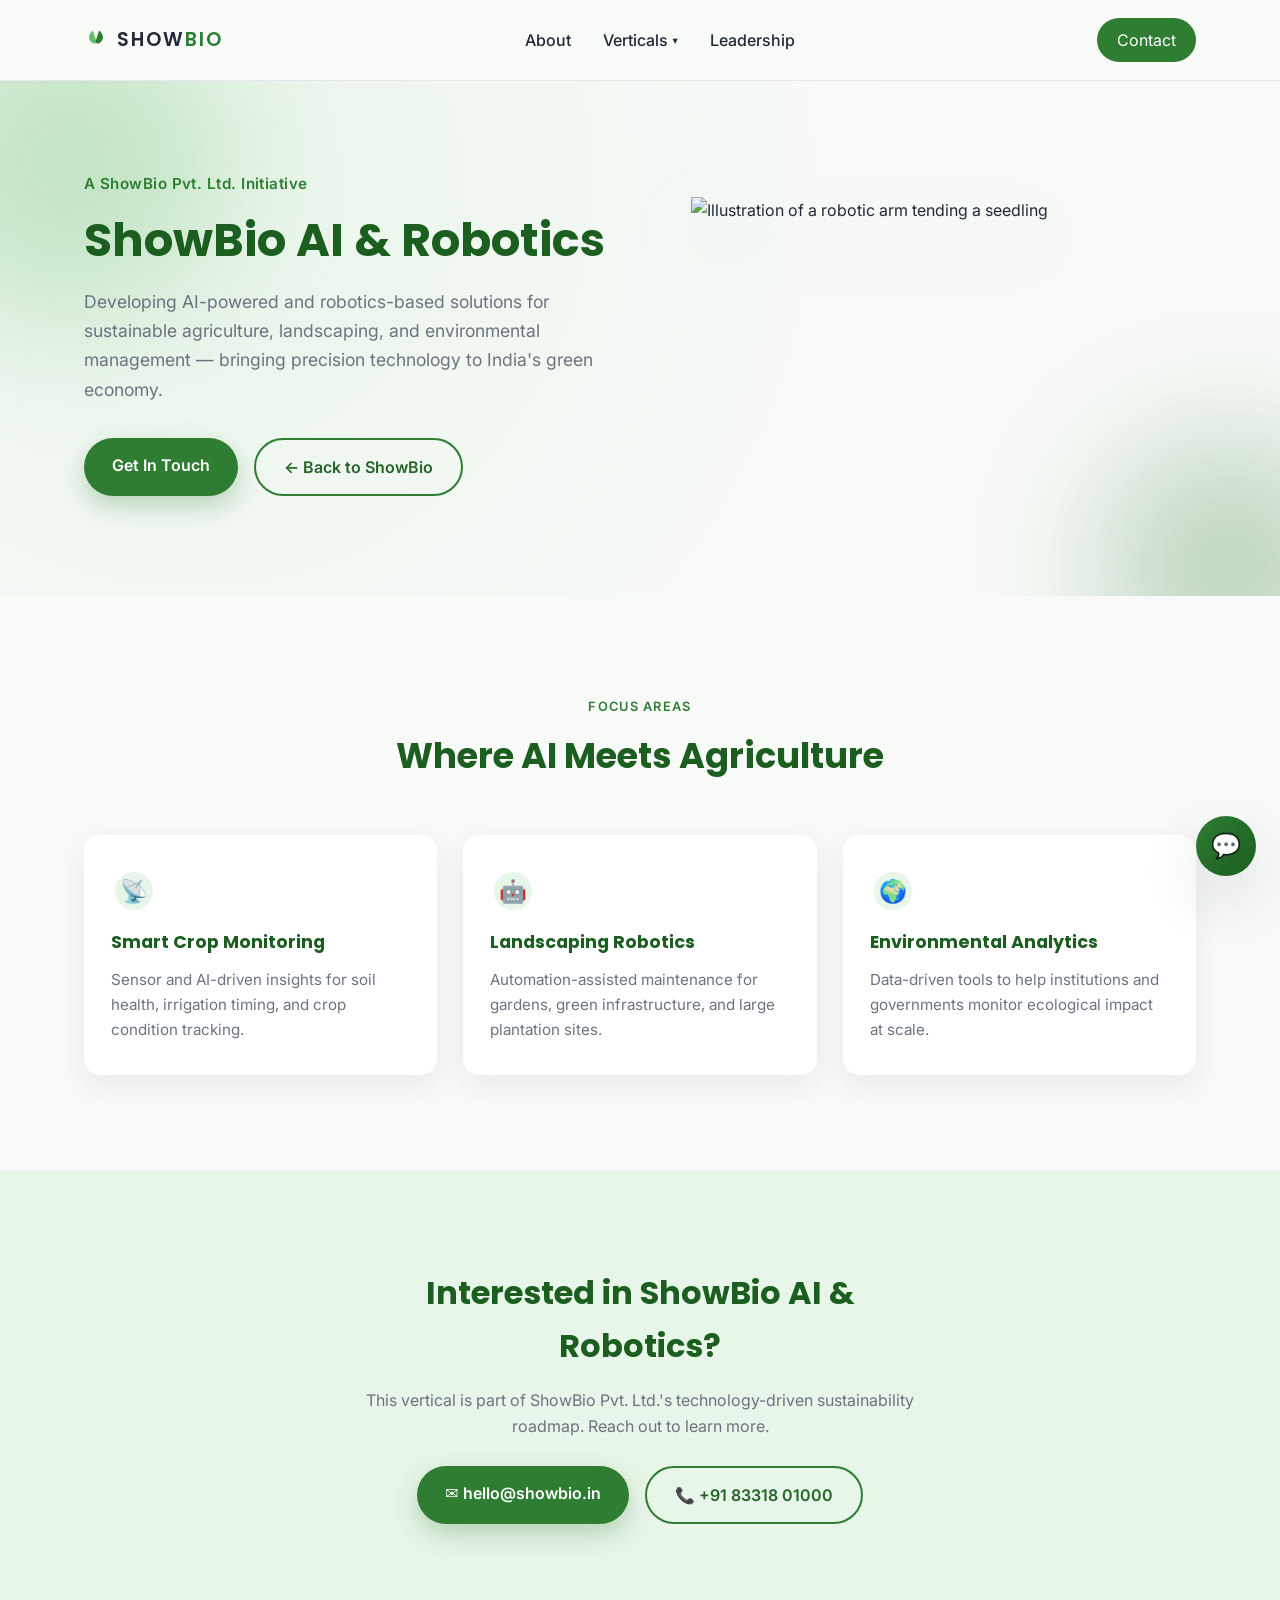
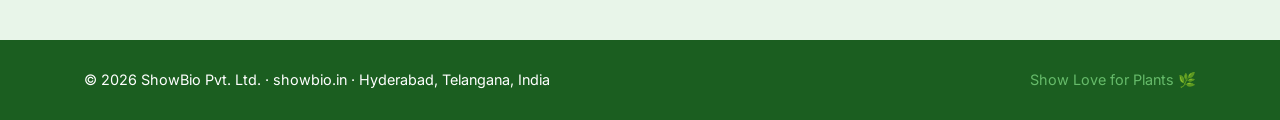
==== ai-robotics.html @ b54aad0e "Add files via upload" ====
<!DOCTYPE html>
<html lang="en">
<head>
    <meta charset="UTF-8">
    <meta name="viewport" content="width=device-width, initial-scale=1.0">

    <title>ShowBio AI &amp; Robotics | Smart Agriculture Technology | ShowBio Pvt. Ltd.</title>
    <meta name="description" content="ShowBio AI & Robotics develops AI-powered and robotics-based solutions for sustainable agriculture, landscaping, and environmental management. A ShowBio Pvt. Ltd. initiative.">
    <meta name="robots" content="index, follow">
    <link rel="canonical" href="https://showbio.in/ai-robotics.html">

    <meta property="og:type" content="website">
    <meta property="og:title" content="ShowBio AI & Robotics | Smart Agriculture Technology">
    <meta property="og:description" content="AI-powered and robotics-based solutions for sustainable agriculture, landscaping, and environmental management.">
    <meta property="og:url" content="https://showbio.in/ai-robotics.html">
    <meta property="og:site_name" content="ShowBio Pvt. Ltd.">

    <link rel="icon" href="data:image/svg+xml,%3Csvg xmlns='http://www.w3.org/2000/svg' viewBox='0 0 100 100'%3E%3Ctext y='.9em' font-size='90'%3E%F0%9F%8C%BF%3C/text%3E%3C/svg%3E">

    <link rel="preconnect" href="https://fonts.googleapis.com">
    <link rel="preconnect" href="https://fonts.gstatic.com" crossorigin>
    <link href="https://fonts.googleapis.com/css2?family=Poppins:wght@600;700;800&family=Inter:wght@400;500;600&display=swap" rel="stylesheet">

    <link rel="stylesheet" href="style.css">
</head>
<body>

    <a href="#main" class="skip-link">Skip to content</a>

    <header class="site-header">
        <nav class="navbar container">
            <a href="index.html" class="logo-mark" aria-label="ShowBio home">
                <svg class="leaf-icon" viewBox="0 0 24 24" aria-hidden="true">
                    <path d="M12 2 C6 4 4 10 8 14 C10 16 12 15 12 12 C12 9 12 5 12 2Z" fill="#66bb6a" transform="rotate(-18 12 12)"/>
                    <path d="M12 2 C18 4 20 10 16 14 C14 16 12 15 12 12 C12 9 12 5 12 2Z" fill="#2e7d32" transform="rotate(18 12 12)"/>
                </svg>
                <span class="logo-word">SHOW<span class="logo-accent">BIO</span></span>
            </a>
            <ul class="nav-links" id="navLinks">
                <li><a href="index.html#about">About</a></li>
                <li class="has-dropdown">
                    <button class="dropdown-toggle" aria-haspopup="true" aria-expanded="false">Verticals <span class="chevron" aria-hidden="true">&#9662;</span></button>
                    <ul class="dropdown-menu">
                        <li><a href="showbageecha.html">🌿 ShowBageecha</a></li>
                        <li><a href="plantomart.html">🪴 Plantomart</a></li>
                        <li><a href="ai-robotics.html">🤖 AI &amp; Robotics</a></li>
                        <li><a href="showplants.html">💚 ShowPlants</a></li>
                    </ul>
                </li>
                <li><a href="index.html#leadership">Leadership</a></li>
                <li class="nav-contact-mobile"><a href="index.html#contact" class="btn-nav">Contact</a></li>
            </ul>
            <div class="nav-right">
                <a href="index.html#contact" class="btn-nav desktop-cta">Contact</a>
                <button class="nav-toggle" id="navToggle" aria-label="Toggle navigation" aria-expanded="false">
                    <span></span><span></span><span></span>
                </button>
            </div>
        </nav>
    </header>

    <main id="main">
        <section class="hero" style="padding: 90px 0 70px;">
            <div class="hero-blob blob-1" aria-hidden="true"></div>
            <div class="hero-blob blob-2" aria-hidden="true"></div>
            <div class="container hero-grid">
                <div class="hero-content reveal">
                    <p class="eyebrow">A ShowBio Pvt. Ltd. Initiative</p>
                    <h1>ShowBio AI &amp; Robotics</h1>
                    <p class="hero-sub">
                        Developing AI-powered and robotics-based solutions for sustainable agriculture,
                        landscaping, and environmental management &mdash; bringing precision technology to
                        India's green economy.
                    </p>
                    <div class="hero-cta">
                        <a href="index.html#contact" class="btn btn-primary">Get In Touch</a>
                        <a href="index.html" class="btn btn-outline">&larr; Back to ShowBio</a>
                    </div>
                </div>
                <div class="hero-media reveal">
                    <img src="assets/img-robotics.svg" alt="Illustration of a robotic arm tending a seedling" width="400" height="240">
                </div>
            </div>
        </section>

        <section class="section about">
            <div class="container">
                <div class="section-heading reveal">
                    <span class="tag">Focus Areas</span>
                    <h2>Where AI Meets Agriculture</h2>
                </div>
                <div class="card-grid">
                    <article class="feature-card reveal">
                        <div class="icon-badge">📡</div>
                        <h3>Smart Crop Monitoring</h3>
                        <p>Sensor and AI-driven insights for soil health, irrigation timing, and crop condition tracking.</p>
                    </article>
                    <article class="feature-card reveal">
                        <div class="icon-badge">🤖</div>
                        <h3>Landscaping Robotics</h3>
                        <p>Automation-assisted maintenance for gardens, green infrastructure, and large plantation sites.</p>
                    </article>
                    <article class="feature-card reveal">
                        <div class="icon-badge">🌍</div>
                        <h3>Environmental Analytics</h3>
                        <p>Data-driven tools to help institutions and governments monitor ecological impact at scale.</p>
                    </article>
                </div>
            </div>
        </section>

        <section class="section contact">
            <div class="container contact-inner reveal">
                <h2>Interested in ShowBio AI &amp; Robotics?</h2>
                <p>This vertical is part of ShowBio Pvt. Ltd.'s technology-driven sustainability roadmap. Reach out to learn more.</p>
                <div class="contact-actions">
                    <a href="mailto:hello@showbio.in" class="btn btn-primary">✉ hello@showbio.in</a>
                    <a href="tel:+918331801000" class="btn btn-outline">📞 +91 83318 01000</a>
                </div>
            </div>
        </section>
    </main>

    <footer class="site-footer">
        <div class="container footer-inner">
            <p>&copy; 2026 ShowBio Pvt. Ltd. &middot; showbio.in &middot; Hyderabad, Telangana, India</p>
            <p class="footer-tag">Show Love for Plants 🌿</p>
        </div>
    </footer>

    <div class="chatbot" id="chatbot">
        <button class="chatbot-toggle" id="chatbotToggle" aria-label="Open ShowBio Assistant chat" aria-expanded="false">💬</button>
        <div class="chatbot-panel" id="chatbotPanel" role="dialog" aria-label="ShowBio Assistant chat" hidden>
            <div class="chatbot-header">
                <div>
                    <strong>ShowBio Assistant</strong>
                    <span>Usually replies instantly</span>
                </div>
                <button class="chatbot-close" id="chatbotClose" aria-label="Close chat">&times;</button>
            </div>
            <div class="chatbot-messages" id="chatbotMessages">
                <div class="chatbot-msg bot">👋 Hi! I'm the ShowBio Assistant. Pick a topic below to get started.</div>
            </div>
            <div class="chatbot-quick-replies" id="chatbotQuickReplies">
                <button data-topic="services">Services</button>
                <button data-topic="mentorship">Mentorship</button>
                <button data-topic="agri">Agri</button>
                <button data-topic="startup">Startup Support</button>
                <button data-topic="appointment">Book an Appointment</button>
                <button data-topic="contact">Contact Us</button>
            </div>
        </div>
    </div>

    <script src="script.js"></script>
</body>
</html>
---- style.css ----
:root {
    --green-950: #123d17;
    --green-900: #1b5e20;
    --green-700: #256428;
    --green-600: #2e7d32;
    --green-400: #66bb6a;
    --green-100: #e8f5e9;
    --cream: #f8faf8;
    --ink: #1f2937;
    --muted: #6b7280;
    --white: #ffffff;
    --border: #e5e7eb;
    --radius: 16px;
    --shadow: 0 10px 30px rgba(31, 41, 55, 0.08);
    --shadow-lg: 0 24px 60px rgba(31, 41, 55, 0.14);
    --font-heading: "Poppins", "Segoe UI", sans-serif;
    --font-body: "Inter", "Segoe UI", system-ui, sans-serif;
}

* { box-sizing: border-box; margin: 0; padding: 0; }

html { scroll-behavior: smooth; }

body {
    font-family: var(--font-body);
    color: var(--ink);
    background: var(--cream);
    line-height: 1.65;
    overflow-x: hidden;
}

h1, h2, h3 { font-family: var(--font-heading); }

.container {
    max-width: 1160px;
    margin: 0 auto;
    padding: 0 24px;
}

img { max-width: 100%; display: block; }

a { text-decoration: none; color: inherit; }

ul { list-style: none; }

.skip-link {
    position: absolute;
    left: -999px;
    top: 0;
    background: var(--green-700);
    color: var(--white);
    padding: 12px 20px;
    z-index: 1000;
    border-radius: 0 0 8px 0;
}

.skip-link:focus { left: 0; }

/* Header / Nav */
.site-header {
    position: sticky;
    top: 0;
    z-index: 100;
    background: rgba(248, 250, 248, 0.85);
    backdrop-filter: blur(10px);
    border-bottom: 1px solid var(--border);
    transition: box-shadow 0.25s ease, padding 0.25s ease;
}

.site-header.scrolled {
    box-shadow: 0 6px 24px rgba(31, 41, 55, 0.08);
}

.navbar {
    display: grid;
    grid-template-columns: auto 1fr auto;
    align-items: center;
    gap: 20px;
    padding: 18px 24px;
}

.logo-mark {
    display: inline-flex;
    align-items: center;
    gap: 9px;
}

.leaf-icon {
    width: 24px;
    height: 24px;
}

.logo-word {
    font-family: var(--font-heading);
    font-weight: 600;
    letter-spacing: 0.1em;
    font-size: 1.2rem;
    color: var(--ink);
}

.logo-accent { color: var(--green-600); }

.nav-links {
    display: flex;
    align-items: center;
    justify-content: center;
    gap: 32px;
    font-weight: 500;
    grid-column: 2;
}

.nav-links a {
    color: var(--ink);
    position: relative;
    transition: color 0.2s ease;
}

.nav-links a:not(.btn-nav)::after {
    content: "";
    position: absolute;
    left: 0;
    bottom: -4px;
    width: 0;
    height: 2px;
    background: var(--green-600);
    transition: width 0.2s ease;
}

.nav-links a:not(.btn-nav):hover::after { width: 100%; }

.nav-links a:hover { color: var(--green-600); }

.nav-links a.active { color: var(--green-600); }
.nav-links a.active::after { width: 100%; }

.nav-contact-mobile { display: none; }

/* Dropdown */
.has-dropdown { position: relative; }

.dropdown-toggle {
    display: inline-flex;
    align-items: center;
    gap: 5px;
    background: none;
    border: none;
    font: inherit;
    font-weight: 500;
    color: var(--ink);
    cursor: pointer;
    padding: 0;
}

.dropdown-toggle:hover { color: var(--green-600); }

.chevron {
    font-size: 0.65em;
    transition: transform 0.2s ease;
}

.has-dropdown.open .chevron,
.has-dropdown:hover .chevron { transform: rotate(180deg); }

.dropdown-menu {
    position: absolute;
    top: calc(100% + 18px);
    left: 50%;
    transform: translateX(-50%);
    background: var(--white);
    border-radius: 14px;
    box-shadow: var(--shadow-lg);
    padding: 10px;
    min-width: 210px;
    display: none;
    flex-direction: column;
    gap: 2px;
    z-index: 200;
}

.has-dropdown:hover .dropdown-menu,
.has-dropdown.open .dropdown-menu { display: flex; }

.dropdown-menu a {
    padding: 10px 14px;
    border-radius: 8px;
    font-weight: 500;
    font-size: 0.92rem;
    display: flex;
    align-items: center;
    gap: 8px;
    transition: background 0.15s ease, color 0.15s ease;
}

.dropdown-menu a:hover {
    background: var(--green-100);
    color: var(--green-700);
}

.nav-right {
    grid-column: 3;
    display: flex;
    align-items: center;
    gap: 16px;
    justify-self: end;
}

.btn-nav {
    background: var(--green-600);
    color: var(--white) !important;
    padding: 9px 20px;
    border-radius: 999px;
    transition: background 0.2s ease, transform 0.2s ease;
}

.btn-nav:hover { background: var(--green-700); transform: translateY(-1px); }

.nav-toggle {
    display: none;
    flex-direction: column;
    gap: 5px;
    background: none;
    border: none;
    cursor: pointer;
}

.nav-toggle span {
    width: 26px;
    height: 2px;
    background: var(--green-900);
}

/* Hero */
.hero {
    position: relative;
    background: radial-gradient(circle at 15% 20%, var(--green-100), var(--cream) 60%);
    padding: 100px 0;
    overflow: hidden;
}

.hero-blob {
    position: absolute;
    border-radius: 50%;
    filter: blur(70px);
    opacity: 0.3;
    z-index: 0;
    animation: float 8s ease-in-out infinite;
}

.blob-1 {
    width: 320px;
    height: 320px;
    background: var(--green-400);
    top: -80px;
    left: -100px;
}

.blob-2 {
    width: 260px;
    height: 260px;
    background: var(--green-600);
    bottom: -100px;
    right: -80px;
    animation-delay: -4s;
}

@keyframes float {
    0%, 100% { transform: translateY(0); }
    50% { transform: translateY(-24px); }
}

.hero-grid {
    position: relative;
    z-index: 1;
    display: grid;
    grid-template-columns: 1.05fr 0.95fr;
    align-items: center;
    gap: 48px;
}

.hero-content { max-width: 560px; }

.eyebrow {
    color: var(--green-600);
    font-weight: 600;
    letter-spacing: 0.03em;
    margin-bottom: 18px;
    font-size: 0.95rem;
}

.hero h1 {
    font-weight: 700;
    font-size: clamp(2rem, 3.6vw, 3.1rem);
    color: var(--green-900);
    line-height: 1.15;
    margin-bottom: 20px;
}

.text-gradient {
    background: linear-gradient(120deg, var(--green-600), var(--green-400));
    -webkit-background-clip: text;
    background-clip: text;
    color: transparent;
}

.hero-sub {
    color: var(--muted);
    font-size: 1.1rem;
    margin-bottom: 34px;
}

.hero-cta {
    display: flex;
    gap: 16px;
    flex-wrap: wrap;
    margin-bottom: 30px;
}

.hero-chips {
    display: flex;
    gap: 12px;
    flex-wrap: wrap;
}

.hero-chips span {
    background: var(--white);
    border: 1px solid var(--border);
    box-shadow: var(--shadow);
    border-radius: 999px;
    padding: 8px 16px;
    font-size: 0.85rem;
    color: var(--green-700);
    font-weight: 500;
}

.hero-media {
    position: relative;
    z-index: 1;
}

.hero-media img {
    width: 100%;
    height: auto;
    filter: drop-shadow(0 24px 40px rgba(31, 41, 55, 0.18));
}

.btn {
    display: inline-block;
    padding: 14px 28px;
    border-radius: 999px;
    font-weight: 600;
    transition: all 0.2s ease;
}

.btn-primary {
    background: var(--green-600);
    color: var(--white);
    box-shadow: 0 10px 24px rgba(46, 125, 50, 0.28);
}

.btn-primary:hover {
    background: var(--green-700);
    transform: translateY(-2px);
    box-shadow: 0 14px 30px rgba(46, 125, 50, 0.34);
}

.btn-outline {
    border: 2px solid var(--green-600);
    color: var(--green-700);
}

.btn-outline:hover {
    background: var(--green-100);
    transform: translateY(-2px);
}

/* Section shared */
.section { padding: 96px 0; }

.section-heading {
    text-align: center;
    max-width: 620px;
    margin: 0 auto 50px;
}

.tag {
    display: inline-block;
    color: var(--green-600);
    font-weight: 600;
    text-transform: uppercase;
    font-size: 0.8rem;
    letter-spacing: 0.1em;
    margin-bottom: 10px;
}

.section-heading h2 {
    font-weight: 700;
    font-size: 2.2rem;
    color: var(--green-900);
}

.section-sub {
    color: var(--muted);
    margin-top: 12px;
}

.section-heading.light .tag { color: var(--green-400); }
.section-heading.light h2 { color: var(--white); }

/* Reveal on scroll */
.reveal {
    opacity: 0;
    transform: translateY(24px);
    transition: opacity 0.6s ease, transform 0.6s ease;
}

.reveal.in-view {
    opacity: 1;
    transform: translateY(0);
}

/* About */
.about-split {
    display: grid;
    grid-template-columns: 0.85fr 1.15fr;
    gap: 40px;
    align-items: center;
    margin-bottom: 50px;
}

.about-media {
    background: var(--white);
    border-radius: var(--radius);
    box-shadow: var(--shadow);
    padding: 20px;
}

.about-grid {
    display: grid;
    grid-template-columns: 1fr;
    gap: 24px;
}

.about-card {
    background: var(--white);
    padding: 32px;
    border-radius: var(--radius);
    box-shadow: var(--shadow);
    transition: transform 0.25s ease, box-shadow 0.25s ease;
}

.about-card:hover {
    transform: translateY(-4px);
    box-shadow: var(--shadow-lg);
}

.about-card h3 {
    color: var(--green-700);
    margin-bottom: 12px;
    font-size: 1.2rem;
}

.about-card p { color: var(--muted); }

.facts-strip {
    display: grid;
    grid-template-columns: repeat(4, 1fr);
    gap: 20px;
    background: linear-gradient(135deg, var(--green-900), var(--green-950));
    border-radius: var(--radius);
    padding: 40px 20px;
}

.fact {
    text-align: center;
    color: var(--white);
    display: flex;
    flex-direction: column;
    gap: 4px;
}

.fact strong { font-size: 1.8rem; font-family: var(--font-heading); }
.fact span { color: var(--green-400); font-size: 0.9rem; }

/* Verticals */
.card-grid {
    display: grid;
    grid-template-columns: repeat(auto-fit, minmax(240px, 1fr));
    gap: 26px;
}

.vertical-card {
    background: var(--white);
    border-radius: var(--radius);
    box-shadow: var(--shadow);
    border: 1px solid transparent;
    transition: transform 0.25s ease, border-color 0.25s ease, box-shadow 0.25s ease;
    display: flex;
    flex-direction: column;
    overflow: hidden;
}

.vertical-card:hover {
    transform: translateY(-8px);
    border-color: var(--green-400);
    box-shadow: var(--shadow-lg);
}

.card-cover {
    aspect-ratio: 5 / 3;
    overflow: hidden;
}

.card-cover img {
    width: 100%;
    height: 100%;
    object-fit: cover;
    transition: transform 0.4s ease;
}

.vertical-card:hover .card-cover img { transform: scale(1.06); }

.vertical-card-body {
    padding: 26px 24px 28px;
    display: flex;
    flex-direction: column;
    flex-grow: 1;
}

.icon-badge {
    font-size: 1.4rem;
    margin-bottom: 14px;
    width: 46px;
    height: 46px;
    display: flex;
    align-items: center;
    justify-content: center;
    background: var(--green-100);
    border-radius: 50%;
    margin-top: -50px;
    border: 4px solid var(--white);
}

.vertical-card h3 {
    color: var(--green-900);
    margin-bottom: 10px;
    font-size: 1.1rem;
}

.vertical-card p {
    color: var(--muted);
    font-size: 0.95rem;
    margin-bottom: 18px;
    flex-grow: 1;
}

.card-link {
    color: var(--green-600);
    font-weight: 600;
    font-size: 0.9rem;
    transition: color 0.2s ease;
}

.card-link:hover { color: var(--green-700); text-decoration: underline; }

.card-link-row {
    display: flex;
    justify-content: space-between;
    gap: 12px;
}

.feature-card {
    background: var(--white);
    padding: 32px 26px;
    border-radius: var(--radius);
    box-shadow: var(--shadow);
    border: 1px solid transparent;
    transition: transform 0.25s ease, border-color 0.25s ease, box-shadow 0.25s ease;
}

.feature-card:hover {
    transform: translateY(-6px);
    border-color: var(--green-400);
    box-shadow: var(--shadow-lg);
}

.feature-card .icon-badge { margin-top: 0; }

.feature-card h3 {
    color: var(--green-900);
    margin-bottom: 10px;
    font-size: 1.1rem;
}

.feature-card p {
    color: var(--muted);
    font-size: 0.95rem;
}

/* Leadership */
.leader-card {
    background: var(--white);
    border-radius: var(--radius);
    box-shadow: var(--shadow);
    padding: 48px;
    display: grid;
    grid-template-columns: 170px 1fr;
    gap: 44px;
    align-items: start;
}

.leader-avatar-wrap {
    position: relative;
    width: 150px;
    height: 150px;
}

.leader-avatar-ring {
    position: absolute;
    inset: -10px;
    border-radius: 50%;
    background: conic-gradient(from 180deg, var(--green-400), var(--green-600), var(--green-900), var(--green-400));
    opacity: 0.25;
}

.leader-avatar {
    position: relative;
    width: 150px;
    height: 150px;
    border-radius: 50%;
    background: linear-gradient(135deg, var(--green-600), var(--green-900));
    color: var(--white);
    font-family: var(--font-heading);
    font-weight: 700;
    font-size: 2.3rem;
    display: flex;
    align-items: center;
    justify-content: center;
    letter-spacing: 0.05em;
    box-shadow: var(--shadow-lg);
}

.leader-body h3 {
    font-size: 1.45rem;
    color: var(--green-900);
    margin-bottom: 4px;
}

.leader-title {
    color: var(--green-600);
    font-weight: 600;
    margin-bottom: 18px;
}

.leader-body p {
    color: var(--muted);
    margin-bottom: 16px;
}

.leader-tags {
    display: flex;
    flex-wrap: wrap;
    gap: 10px;
    margin-top: 8px;
}

.leader-tags span {
    background: var(--green-100);
    color: var(--green-700);
    font-size: 0.82rem;
    font-weight: 600;
    padding: 6px 14px;
    border-radius: 999px;
}

/* Achievements (dark section) */
.achievements {
    background: linear-gradient(160deg, var(--green-900), var(--green-950));
}

.achievement-grid {
    display: grid;
    grid-template-columns: repeat(3, 1fr);
    gap: 24px;
}

.achievement-card {
    background: rgba(255, 255, 255, 0.06);
    border: 1px solid rgba(255, 255, 255, 0.12);
    border-radius: var(--radius);
    padding: 32px;
    color: var(--white);
    transition: transform 0.25s ease, background 0.25s ease;
}

.achievement-card:hover {
    transform: translateY(-6px);
    background: rgba(255, 255, 255, 0.1);
}

.badge { font-size: 1.8rem; margin-bottom: 14px; }

.achievement-card h3 {
    margin-bottom: 10px;
    font-size: 1.1rem;
}

.achievement-card p {
    color: rgba(255, 255, 255, 0.75);
    font-size: 0.95rem;
}

/* Impact / Future lists */
.impact-list, .future-list {
    max-width: 720px;
    margin: 0 auto;
    display: flex;
    flex-direction: column;
    gap: 16px;
}

.impact-list li, .future-list li {
    background: var(--white);
    border-left: 4px solid var(--green-600);
    border-radius: 10px;
    padding: 18px 22px;
    box-shadow: var(--shadow);
    color: var(--ink);
    transition: transform 0.2s ease, box-shadow 0.2s ease;
}

.impact-list li:hover, .future-list li:hover {
    transform: translateX(6px);
    box-shadow: var(--shadow-lg);
}

/* Contact */
.contact {
    background: var(--green-100);
    text-align: center;
}

.contact-inner { max-width: 600px; margin: 0 auto; }

.contact h2 {
    color: var(--green-900);
    font-size: 2rem;
    margin-bottom: 14px;
}

.contact p {
    color: var(--muted);
    margin-bottom: 26px;
}

.contact-actions {
    display: flex;
    gap: 16px;
    justify-content: center;
    flex-wrap: wrap;
    margin-bottom: 20px;
}

.contact address {
    font-style: normal;
    color: var(--muted);
    font-size: 0.9rem;
}

/* Footer */
.site-footer {
    background: var(--green-900);
    color: var(--white);
    padding: 28px 0;
}

.footer-inner {
    display: flex;
    justify-content: space-between;
    flex-wrap: wrap;
    gap: 8px;
    font-size: 0.9rem;
}

.footer-tag { color: var(--green-400); }

/* Responsive */
@media (max-width: 980px) {
    .hero-grid {
        grid-template-columns: 1fr;
        text-align: center;
    }
    .hero-content { max-width: 100%; margin: 0 auto; }
    .hero-cta, .hero-chips { justify-content: center; }
    .hero-media { max-width: 420px; margin: 0 auto; }

    .about-split { grid-template-columns: 1fr; }
    .about-media { max-width: 420px; margin: 0 auto; }
}

@media (max-width: 900px) {
    .about-grid { grid-template-columns: 1fr 1fr; }
    .achievement-grid {
        grid-template-columns: 1fr 1fr;
    }
    .facts-strip { grid-template-columns: repeat(2, 1fr); }

    .leader-card {
        grid-template-columns: 1fr;
        text-align: center;
        justify-items: center;
    }

    .leader-tags { justify-content: center; }
}

@media (max-width: 640px) {
    .navbar { grid-template-columns: auto auto; }
    .nav-toggle { display: flex; }
    .desktop-cta { display: none; }

    .nav-links {
        position: absolute;
        top: 100%;
        left: 0;
        right: 0;
        background: var(--cream);
        flex-direction: column;
        align-items: flex-start;
        padding: 20px 24px;
        gap: 18px;
        display: none;
        border-bottom: 1px solid var(--border);
    }

    .nav-links.open { display: flex; }
    .nav-contact-mobile { display: block; }

    .has-dropdown { width: 100%; }

    .dropdown-toggle {
        width: 100%;
        justify-content: space-between;
        padding: 4px 0;
    }

    .dropdown-menu {
        position: static;
        transform: none;
        box-shadow: none;
        background: rgba(31, 41, 55, 0.04);
        display: none;
        margin-top: 6px;
        width: 100%;
    }

    .has-dropdown:hover .dropdown-menu { display: none; }
    .has-dropdown.open .dropdown-menu { display: flex; }

    .about-grid,
    .achievement-grid,
    .facts-strip {
        grid-template-columns: 1fr;
    }

    .footer-inner {
        flex-direction: column;
        text-align: center;
    }

    .leader-card { padding: 28px; }
}

/* Chatbot */
.chatbot {
    position: fixed;
    right: 24px;
    bottom: 24px;
    z-index: 300;
}

.chatbot-toggle {
    width: 60px;
    height: 60px;
    border-radius: 50%;
    background: linear-gradient(135deg, var(--green-600), var(--green-900));
    border: none;
    box-shadow: var(--shadow-lg);
    cursor: pointer;
    font-size: 1.5rem;
    display: flex;
    align-items: center;
    justify-content: center;
    color: var(--white);
    transition: transform 0.2s ease;
}

.chatbot-toggle:hover { transform: scale(1.07); }

.chatbot-panel {
    position: absolute;
    bottom: 76px;
    right: 0;
    width: 350px;
    max-width: calc(100vw - 48px);
    background: var(--white);
    border-radius: var(--radius);
    box-shadow: var(--shadow-lg);
    overflow: hidden;
    display: flex;
    flex-direction: column;
    border: 1px solid var(--border);
}

.chatbot-panel[hidden] { display: none; }

.chatbot-header {
    background: linear-gradient(135deg, var(--green-700), var(--green-900));
    color: var(--white);
    padding: 16px 18px;
    display: flex;
    justify-content: space-between;
    align-items: flex-start;
}

.chatbot-header strong {
    display: block;
    font-family: var(--font-heading);
    font-size: 1rem;
}

.chatbot-header span {
    font-size: 0.78rem;
    color: var(--green-400);
}

.chatbot-close {
    background: none;
    border: none;
    color: var(--white);
    font-size: 1.4rem;
    line-height: 1;
    cursor: pointer;
}

.chatbot-messages {
    padding: 16px;
    display: flex;
    flex-direction: column;
    gap: 10px;
    max-height: 320px;
    overflow-y: auto;
    background: var(--cream);
}

.chatbot-msg {
    max-width: 85%;
    padding: 10px 14px;
    border-radius: 14px;
    font-size: 0.88rem;
    line-height: 1.5;
}

.chatbot-msg.bot {
    background: var(--white);
    color: var(--ink);
    align-self: flex-start;
    box-shadow: var(--shadow);
    border-bottom-left-radius: 4px;
}

.chatbot-msg.user {
    background: var(--green-600);
    color: var(--white);
    align-self: flex-end;
    border-bottom-right-radius: 4px;
}

.chatbot-msg a { color: inherit; text-decoration: underline; }

.chatbot-quick-replies {
    display: flex;
    flex-wrap: wrap;
    gap: 8px;
    padding: 14px 16px;
    border-top: 1px solid var(--border);
    background: var(--white);
}

.chatbot-quick-replies button {
    background: var(--green-100);
    color: var(--green-700);
    border: none;
    padding: 8px 13px;
    border-radius: 999px;
    font-size: 0.8rem;
    font-weight: 600;
    cursor: pointer;
    transition: background 0.2s ease, color 0.2s ease;
}

.chatbot-quick-replies button:hover {
    background: var(--green-600);
    color: var(--white);
}

@media (max-width: 480px) {
    .chatbot { right: 16px; bottom: 16px; }
    .chatbot-panel { bottom: 72px; }
}
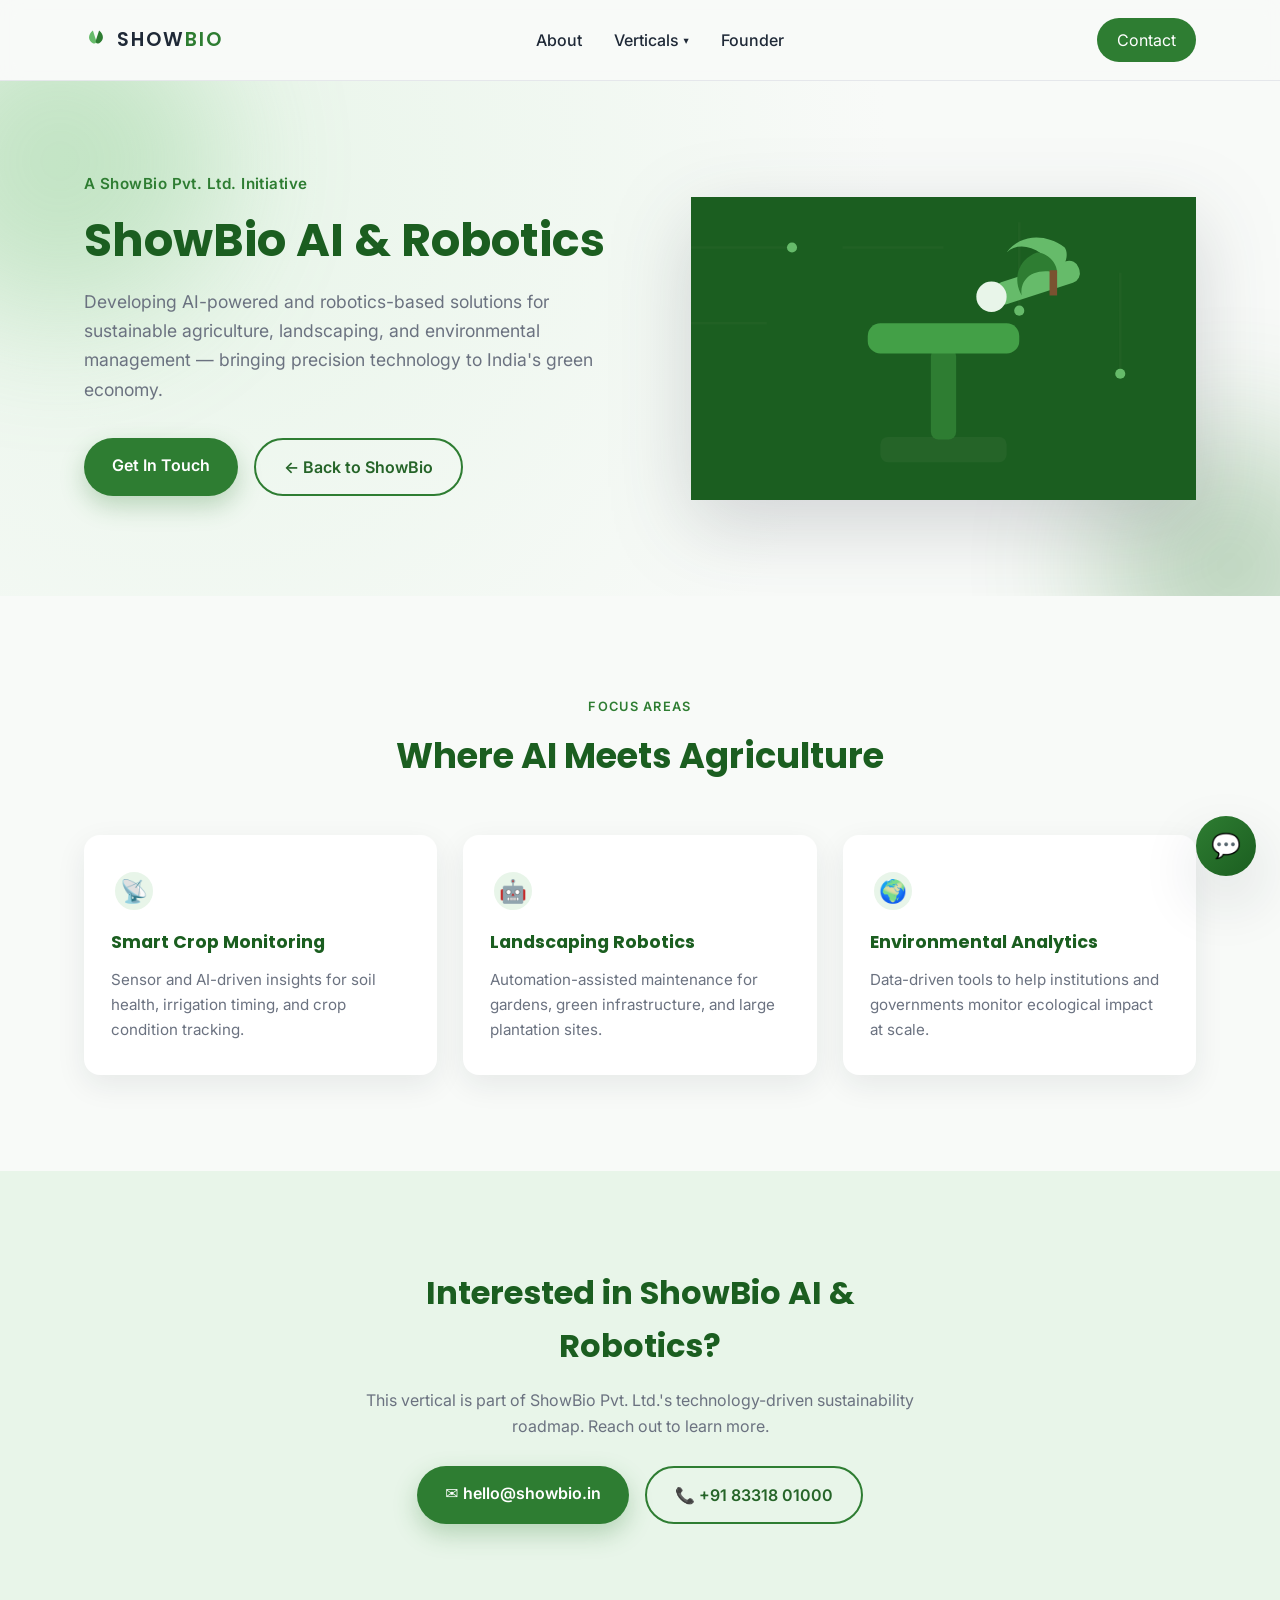
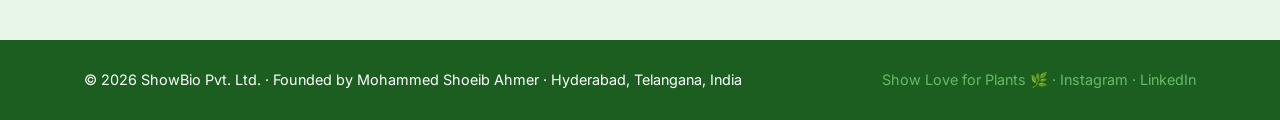
==== commit e06135ed: "Restore SEO update: founder page, FAQ, schema, social links" ====
--- a/ai-robotics.html
+++ b/ai-robotics.html
@@ -15,13 +15,53 @@
     <meta property="og:url" content="https://showbio.in/ai-robotics.html">
     <meta property="og:site_name" content="ShowBio Pvt. Ltd.">
 
-    <link rel="icon" href="data:image/svg+xml,%3Csvg xmlns='http://www.w3.org/2000/svg' viewBox='0 0 100 100'%3E%3Ctext y='.9em' font-size='90'%3E%F0%9F%8C%BF%3C/text%3E%3C/svg%3E">
+    <meta property="og:locale" content="en_IN">
+    <meta property="og:image" content="https://showbio.in/og-image.png">
+    <meta property="og:image:width" content="1200">
+    <meta property="og:image:height" content="630">
+    <meta name="twitter:card" content="summary_large_image">
+    <meta name="twitter:image" content="https://showbio.in/og-image.png">
+    <meta name="theme-color" content="#2e7d32">
+
+    <link rel="icon" type="image/png" sizes="48x48" href="/favicon-48.png">
+    <link rel="icon" type="image/png" sizes="192x192" href="/favicon-192.png">
+    <link rel="apple-touch-icon" href="/apple-touch-icon.png">
 
     <link rel="preconnect" href="https://fonts.googleapis.com">
     <link rel="preconnect" href="https://fonts.gstatic.com" crossorigin>
     <link href="https://fonts.googleapis.com/css2?family=Poppins:wght@600;700;800&family=Inter:wght@400;500;600&display=swap" rel="stylesheet">
 
     <link rel="stylesheet" href="style.css">
+<script type="application/ld+json">
+    {
+        "@context": "https://schema.org",
+        "@graph": [
+            {
+                "@type": "Service",
+                "@id": "https://showbio.in/ai-robotics.html#service",
+                "name": "ShowBio AI & Robotics",
+                "serviceType": "AI and robotics for sustainable agriculture",
+                "description": "AI-powered and robotics-based solutions for sustainable agriculture, landscaping and environmental management by ShowBio Pvt. Ltd.",
+                "url": "https://showbio.in/ai-robotics.html",
+                "areaServed": { "@type": "Country", "name": "India" },
+                "provider": {
+                    "@type": "Organization",
+                    "@id": "https://showbio.in/#organization",
+                    "name": "ShowBio Pvt. Ltd.",
+                    "url": "https://showbio.in/",
+                    "founder": { "@type": "Person", "@id": "https://showbio.in/mohammed-shoeib-ahmer.html#person", "name": "Mohammed Shoeib Ahmer" }
+                }
+            },
+            {
+                "@type": "BreadcrumbList",
+                "itemListElement": [
+                    { "@type": "ListItem", "position": 1, "name": "ShowBio", "item": "https://showbio.in/" },
+                    { "@type": "ListItem", "position": 2, "name": "ShowBio AI & Robotics", "item": "https://showbio.in/ai-robotics.html" }
+                ]
+            }
+        ]
+    }
+    </script>
 </head>
 <body>
 
@@ -29,7 +69,7 @@
 
     <header class="site-header">
         <nav class="navbar container">
-            <a href="index.html" class="logo-mark" aria-label="ShowBio home">
+            <a href="/" class="logo-mark" aria-label="ShowBio home">
                 <svg class="leaf-icon" viewBox="0 0 24 24" aria-hidden="true">
                     <path d="M12 2 C6 4 4 10 8 14 C10 16 12 15 12 12 C12 9 12 5 12 2Z" fill="#66bb6a" transform="rotate(-18 12 12)"/>
                     <path d="M12 2 C18 4 20 10 16 14 C14 16 12 15 12 12 C12 9 12 5 12 2Z" fill="#2e7d32" transform="rotate(18 12 12)"/>
@@ -37,7 +77,7 @@
                 <span class="logo-word">SHOW<span class="logo-accent">BIO</span></span>
             </a>
             <ul class="nav-links" id="navLinks">
-                <li><a href="index.html#about">About</a></li>
+                <li><a href="/#about">About</a></li>
                 <li class="has-dropdown">
                     <button class="dropdown-toggle" aria-haspopup="true" aria-expanded="false">Verticals <span class="chevron" aria-hidden="true">&#9662;</span></button>
                     <ul class="dropdown-menu">
@@ -47,11 +87,11 @@
                         <li><a href="showplants.html">💚 ShowPlants</a></li>
                     </ul>
                 </li>
-                <li><a href="index.html#leadership">Leadership</a></li>
-                <li class="nav-contact-mobile"><a href="index.html#contact" class="btn-nav">Contact</a></li>
+                <li><a href="mohammed-shoeib-ahmer.html">Founder</a></li>
+                <li class="nav-contact-mobile"><a href="/#contact" class="btn-nav">Contact</a></li>
             </ul>
             <div class="nav-right">
-                <a href="index.html#contact" class="btn-nav desktop-cta">Contact</a>
+                <a href="/#contact" class="btn-nav desktop-cta">Contact</a>
                 <button class="nav-toggle" id="navToggle" aria-label="Toggle navigation" aria-expanded="false">
                     <span></span><span></span><span></span>
                 </button>
@@ -73,12 +113,12 @@
                         India's green economy.
                     </p>
                     <div class="hero-cta">
-                        <a href="index.html#contact" class="btn btn-primary">Get In Touch</a>
-                        <a href="index.html" class="btn btn-outline">&larr; Back to ShowBio</a>
+                        <a href="/#contact" class="btn btn-primary">Get In Touch</a>
+                        <a href="/" class="btn btn-outline">&larr; Back to ShowBio</a>
                     </div>
                 </div>
                 <div class="hero-media reveal">
-                    <img src="assets/img-robotics.svg" alt="Illustration of a robotic arm tending a seedling" width="400" height="240">
+                    <img src="img-robotics.svg" alt="Illustration of a robotic arm tending a seedling" width="400" height="240">
                 </div>
             </div>
         </section>
@@ -123,8 +163,8 @@
 
     <footer class="site-footer">
         <div class="container footer-inner">
-            <p>&copy; 2026 ShowBio Pvt. Ltd. &middot; showbio.in &middot; Hyderabad, Telangana, India</p>
-            <p class="footer-tag">Show Love for Plants 🌿</p>
+            <p>&copy; 2026 ShowBio Pvt. Ltd. &middot; Founded by <a href="mohammed-shoeib-ahmer.html">Mohammed Shoeib Ahmer</a> &middot; Hyderabad, Telangana, India</p>
+            <p class="footer-tag">Show Love for Plants 🌿 &middot; <a href="https://www.instagram.com/showbio.official/" target="_blank" rel="noopener">Instagram</a> &middot; <a href="https://www.linkedin.com/company/showbio-pvt-ltd/" target="_blank" rel="noopener">LinkedIn</a></p>
         </div>
     </footer>
 
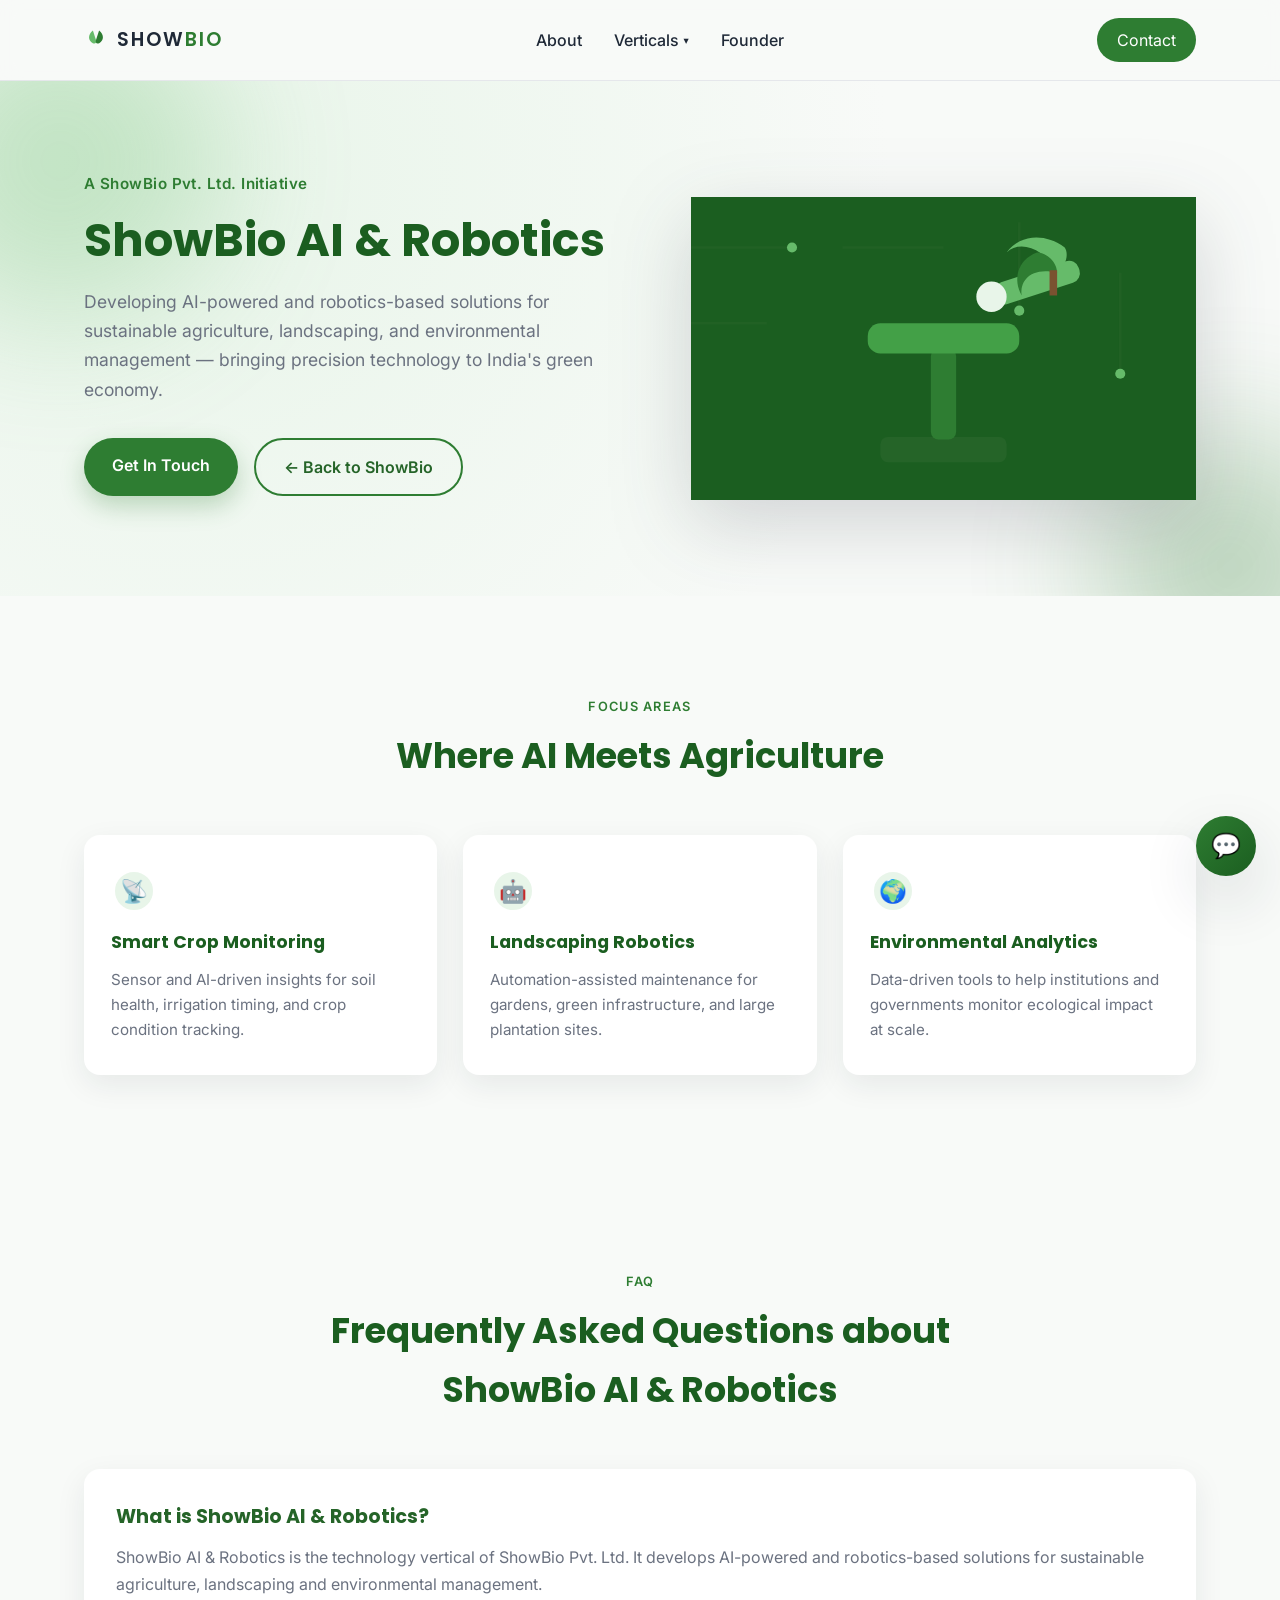
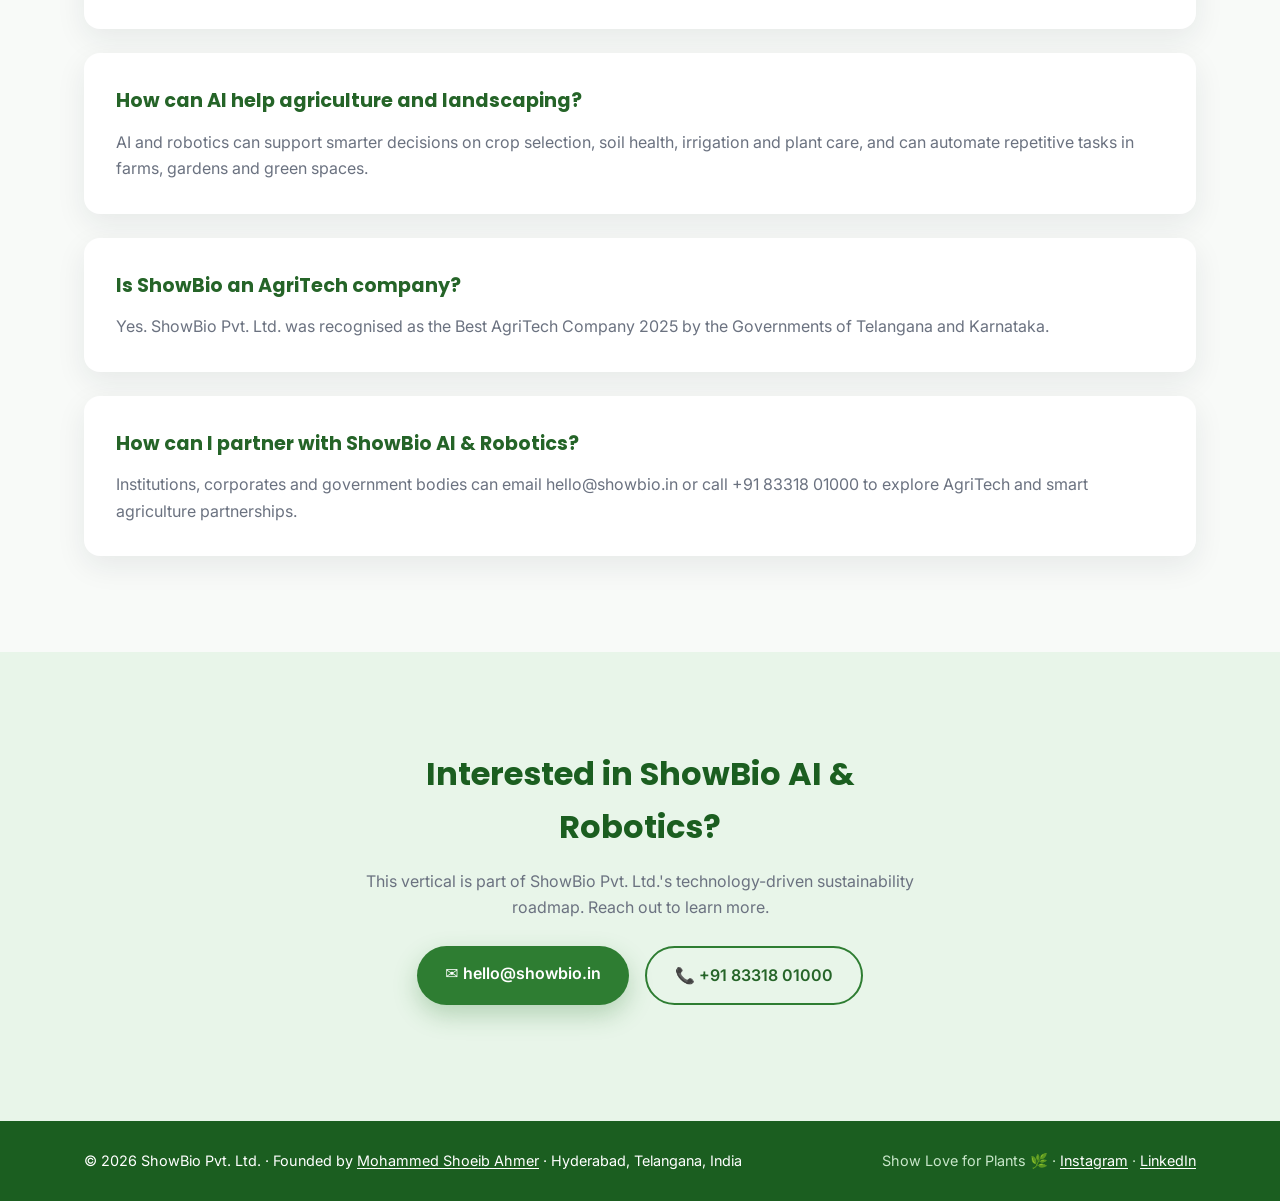
==== commit 088111d1: "SEO: FAQs on brand pages, descriptive links, footer contrast" ====
--- a/ai-robotics.html
+++ b/ai-robotics.html
@@ -59,6 +59,15 @@
                     { "@type": "ListItem", "position": 2, "name": "ShowBio AI & Robotics", "item": "https://showbio.in/ai-robotics.html" }
                 ]
             }
+            ,{
+                "@type": "FAQPage",
+                "mainEntity": [
+                    { "@type": "Question", "name": "What is ShowBio AI \u0026 Robotics?", "acceptedAnswer": { "@type": "Answer", "text": "ShowBio AI \u0026 Robotics is the technology vertical of ShowBio Pvt. Ltd. It develops AI-powered and robotics-based solutions for sustainable agriculture, landscaping and environmental management." } },
+                    { "@type": "Question", "name": "How can AI help agriculture and landscaping?", "acceptedAnswer": { "@type": "Answer", "text": "AI and robotics can support smarter decisions on crop selection, soil health, irrigation and plant care, and can automate repetitive tasks in farms, gardens and green spaces." } },
+                    { "@type": "Question", "name": "Is ShowBio an AgriTech company?", "acceptedAnswer": { "@type": "Answer", "text": "Yes. ShowBio Pvt. Ltd. was recognised as the Best AgriTech Company 2025 by the Governments of Telangana and Karnataka." } },
+                    { "@type": "Question", "name": "How can I partner with ShowBio AI \u0026 Robotics?", "acceptedAnswer": { "@type": "Answer", "text": "Institutions, corporates and government bodies can email hello@showbio.in or call +91 83318 01000 to explore AgriTech and smart agriculture partnerships." } }
+                ]
+            }
         ]
     }
     </script>
@@ -149,6 +158,32 @@
             </div>
         </section>
 
+        <section id="faq" class="section about">
+            <div class="container">
+                <div class="section-heading reveal">
+                    <span class="tag">FAQ</span>
+                    <h2>Frequently Asked Questions about ShowBio AI &amp; Robotics</h2>
+                </div>
+                <div class="about-grid">
+                    <article class="about-card reveal">
+                        <h3>What is ShowBio AI &amp; Robotics?</h3>
+                        <p>ShowBio AI &amp; Robotics is the technology vertical of ShowBio Pvt. Ltd. It develops AI-powered and robotics-based solutions for sustainable agriculture, landscaping and environmental management.</p>
+                    </article>
+                    <article class="about-card reveal">
+                        <h3>How can AI help agriculture and landscaping?</h3>
+                        <p>AI and robotics can support smarter decisions on crop selection, soil health, irrigation and plant care, and can automate repetitive tasks in farms, gardens and green spaces.</p>
+                    </article>
+                    <article class="about-card reveal">
+                        <h3>Is ShowBio an AgriTech company?</h3>
+                        <p>Yes. ShowBio Pvt. Ltd. was recognised as the Best AgriTech Company 2025 by the Governments of Telangana and Karnataka.</p>
+                    </article>
+                    <article class="about-card reveal">
+                        <h3>How can I partner with ShowBio AI &amp; Robotics?</h3>
+                        <p>Institutions, corporates and government bodies can email hello@showbio.in or call +91 83318 01000 to explore AgriTech and smart agriculture partnerships.</p>
+                    </article>
+                </div>
+            </div>
+        </section>
         <section class="section contact">
             <div class="container contact-inner reveal">
                 <h2>Interested in ShowBio AI &amp; Robotics?</h2>
--- a/style.css
+++ b/style.css
@@ -781,7 +781,9 @@
     font-size: 0.9rem;
 }
 
-.footer-tag { color: var(--green-400); }
+.footer-tag { color: #c8e6c9; }
+.site-footer a { color: var(--white); text-decoration: underline; text-underline-offset: 2px; }
+.site-footer a:hover, .site-footer a:focus-visible { color: #c8e6c9; }
 
 /* Responsive */
 @media (max-width: 980px) {
